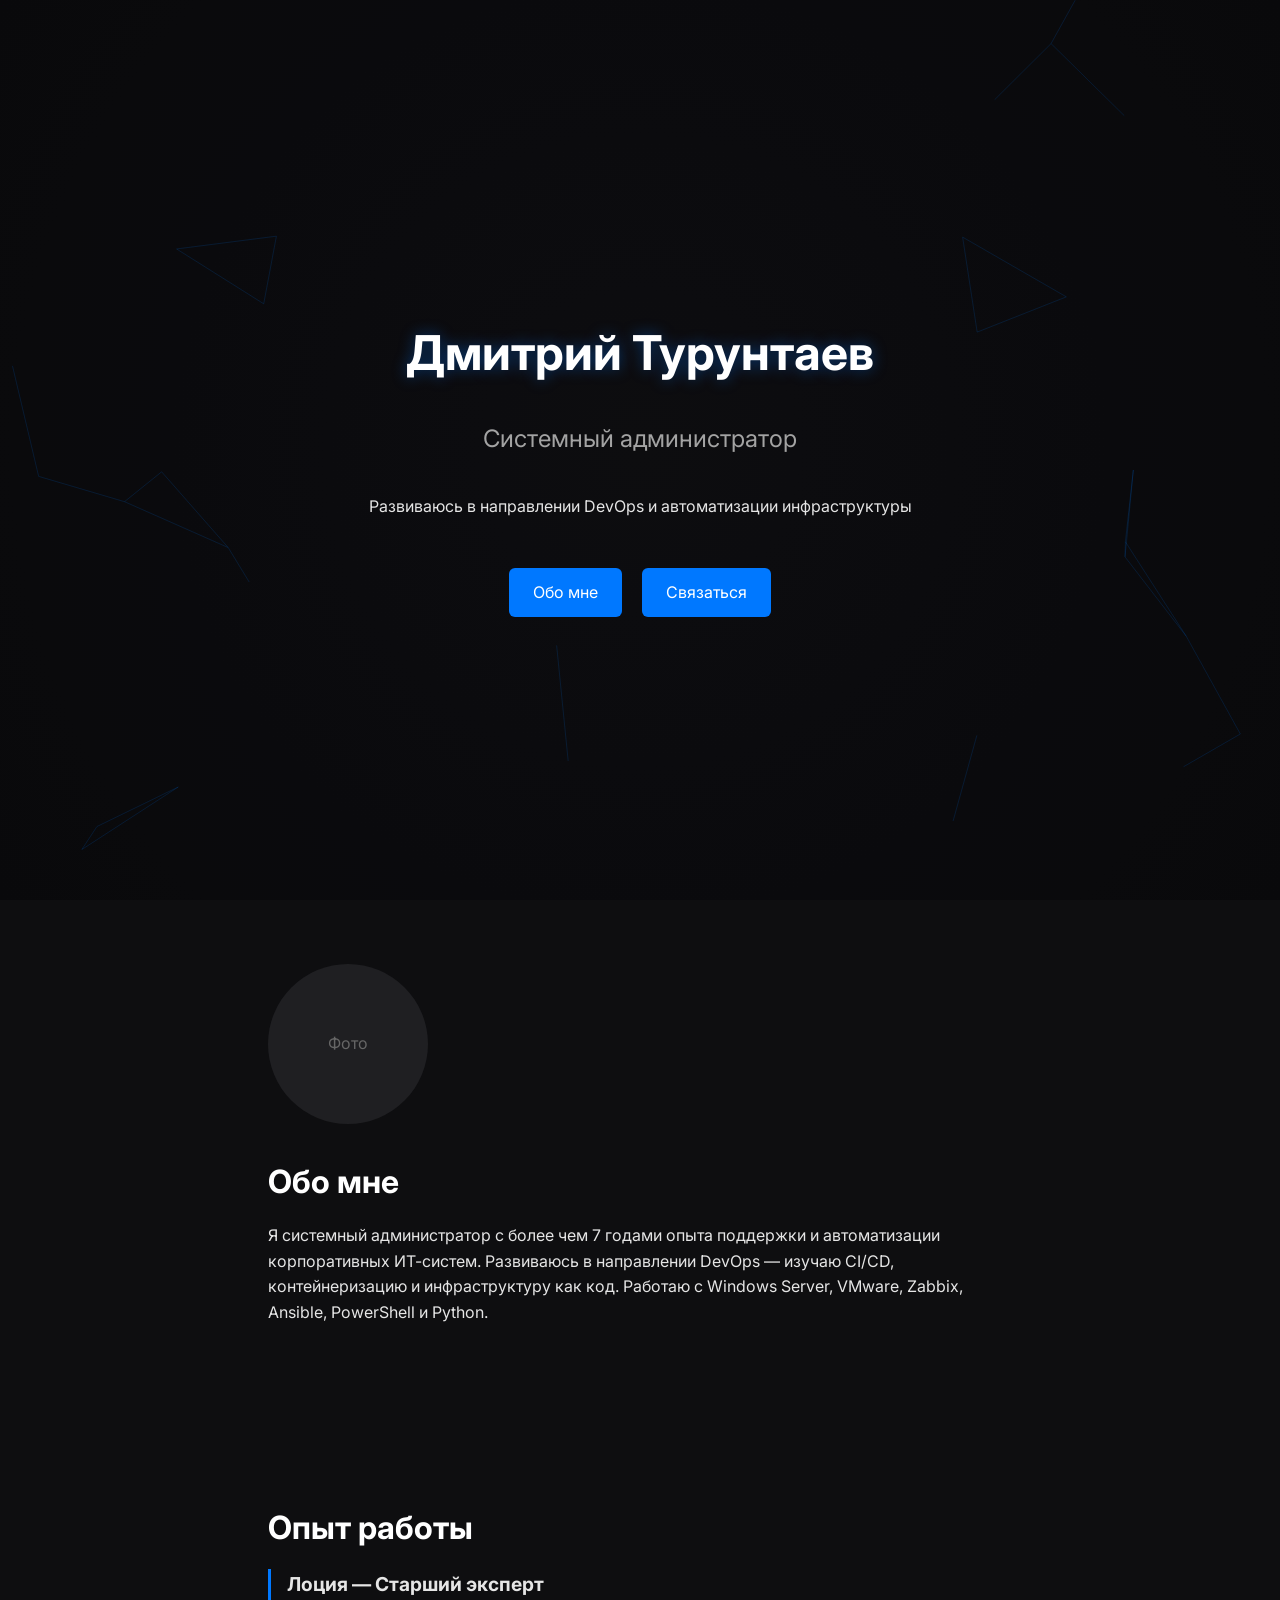
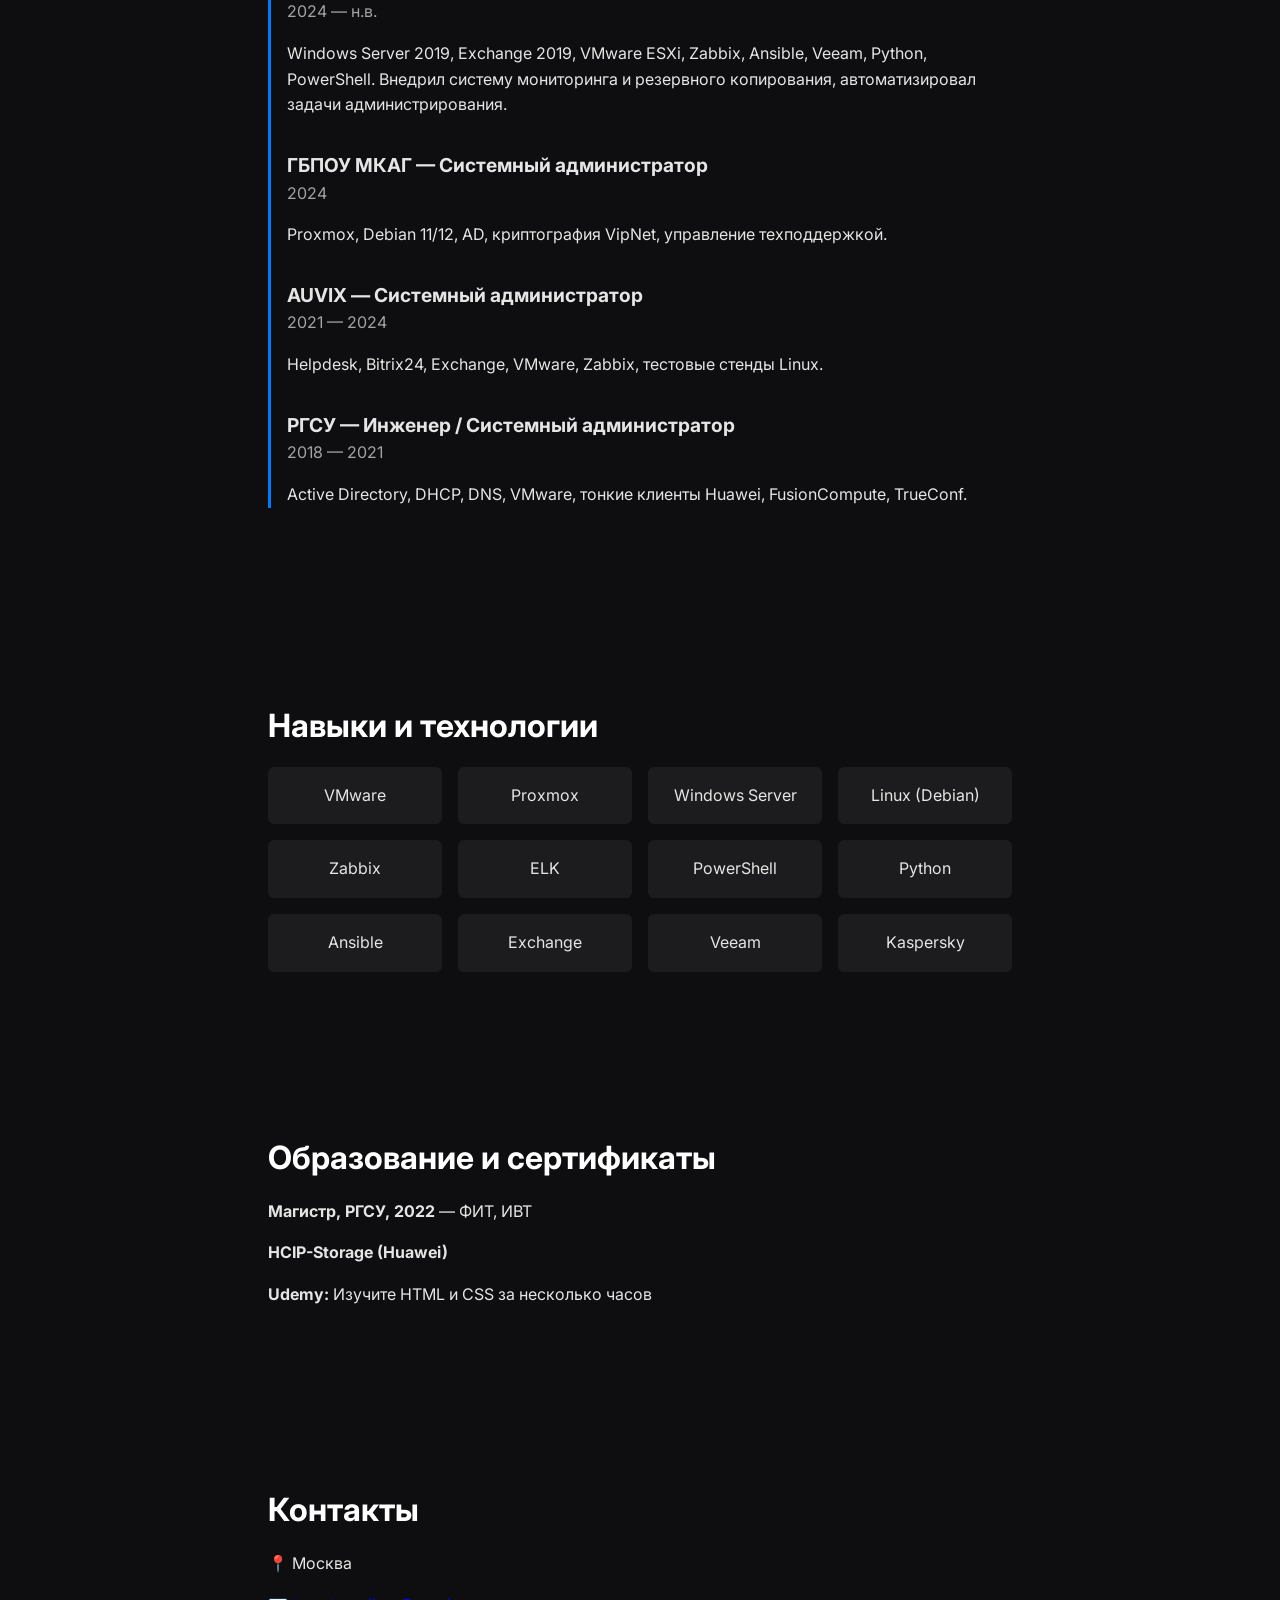
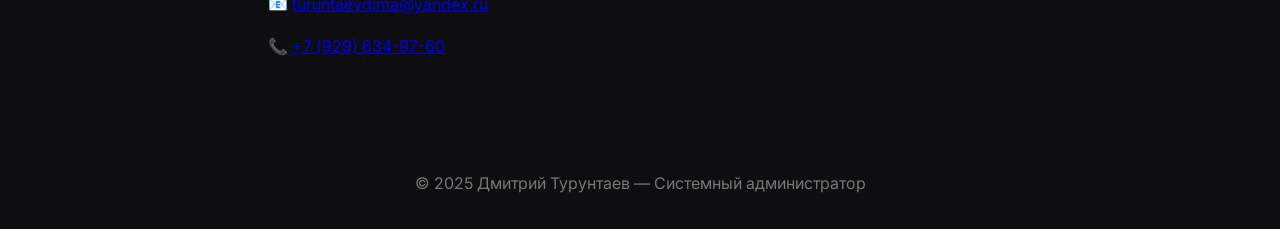
==== index.html @ 958bab67 "Create index.html" ====
<!DOCTYPE html>
<html lang="ru">
<head>
  <meta charset="UTF-8" />
  <meta name="viewport" content="width=device-width, initial-scale=1.0" />
  <title>Дмитрий Турунтаев — Системный администратор</title>
  <link href="https://fonts.googleapis.com/css2?family=Inter:wght@400;600;700&display=swap" rel="stylesheet" />
  <style>
    * { box-sizing: border-box; scroll-behavior: smooth; }
    body {
      margin: 0;
      font-family: 'Inter', sans-serif;
      background-color: #0e0e10;
      color: #e5e5e5;
      overflow-x: hidden;
      line-height: 1.6;
    }
    canvas#bgCanvas {
      position: fixed;
      top: 0; left: 0;
      width: 100%; height: 100%;
      z-index: -1;
      background: radial-gradient(circle at center, #0e0e10 0%, #09090b 100%);
    }
    header {
      display: flex; flex-direction: column;
      align-items: center; justify-content: center;
      height: 100vh; text-align: center; position: relative;
    }
    header h1 {
      font-size: 3rem; font-weight: 700; margin-bottom: 0.5rem;
      color: #fff; text-shadow: 0 0 15px rgba(0, 120, 255, 0.4);
      animation: fadeInDown 1.5s ease-out;
    }
    header h2 {
      font-size: 1.5rem; font-weight: 400; color: #a3a3a3;
      animation: fadeInDown 2s ease-out;
    }
    .buttons { margin-top: 2rem; animation: fadeIn 3s ease-out; }
    .btn {
      display: inline-block; padding: 0.75rem 1.5rem;
      margin: 0 0.5rem; border-radius: 6px;
      background-color: #0078ff; color: white; text-decoration: none;
      transition: background 0.3s, box-shadow 0.3s;
    }
    .btn:hover { background-color: #005fcc; box-shadow: 0 0 12px rgba(0,120,255,0.4); }
    section {
      padding: 4rem 10%; max-width: 1000px; margin: 0 auto;
      opacity: 0; transform: translateY(30px);
      transition: all 0.8s ease-out;
    }
    section.visible { opacity: 1; transform: translateY(0); }
    h3 { font-size: 2rem; margin-bottom: 1rem; color: #fff; }
    .experience { border-left: 3px solid #0078ff; padding-left: 1rem; }
    .job { margin-bottom: 2rem; }
    .job h4 { margin: 0; font-size: 1.2rem; }
    .job span { color: #a3a3a3; }
    .skills-grid {
      display: grid; grid-template-columns: repeat(auto-fit, minmax(150px, 1fr)); gap: 1rem;
    }
    .skill {
      background: #1c1c1e; padding: 1rem; border-radius: 6px; text-align: center;
      transition: transform 0.3s, box-shadow 0.3s;
    }
    .skill:hover { transform: translateY(-4px); box-shadow: 0 0 12px rgba(0,120,255,0.3); }
    .photo-placeholder {
      width: 160px; height: 160px; border-radius: 50%;
      background: #1f1f22; display: flex; align-items: center;
      justify-content: center; color: #666; margin-bottom: 1rem;
    }
    footer { text-align: center; padding: 2rem; color: #777; }
    @keyframes fadeInDown {
      from {opacity: 0; transform: translateY(-20px);} to {opacity: 1; transform: translateY(0);}
    }
    @keyframes fadeIn { from {opacity: 0;} to {opacity: 1;} }
  </style>
</head>
<body>
  <canvas id="bgCanvas"></canvas>
  <header>
    <h1>Дмитрий Турунтаев</h1>
    <h2>Системный администратор</h2>
    <p>Развиваюсь в направлении DevOps и автоматизации инфраструктуры</p>
    <div class="buttons">
      <a href="#about" class="btn">Обо мне</a>
      <a href="#contacts" class="btn">Связаться</a>
    </div>
  </header>

  <section id="about" class="about">
    <div class="photo-placeholder">Фото</div>
    <h3>Обо мне</h3>
    <p>Я системный администратор с более чем 7 годами опыта поддержки и автоматизации корпоративных ИТ-систем.
    Развиваюсь в направлении DevOps — изучаю CI/CD, контейнеризацию и инфраструктуру как код.
    Работаю с Windows Server, VMware, Zabbix, Ansible, PowerShell и Python.</p>
  </section>

  <section id="experience">
    <h3>Опыт работы</h3>
    <div class="experience">
      <div class="job">
        <h4>Лоция — Старший эксперт</h4>
        <span>2024 — н.в.</span>
        <p>Windows Server 2019, Exchange 2019, VMware ESXi, Zabbix, Ansible, Veeam, Python, PowerShell.
        Внедрил систему мониторинга и резервного копирования, автоматизировал задачи администрирования.</p>
      </div>
      <div class="job">
        <h4>ГБПОУ МКАГ — Системный администратор</h4>
        <span>2024</span>
        <p>Proxmox, Debian 11/12, AD, криптография VipNet, управление техподдержкой.</p>
      </div>
      <div class="job">
        <h4>AUVIX — Системный администратор</h4>
        <span>2021 — 2024</span>
        <p>Helpdesk, Bitrix24, Exchange, VMware, Zabbix, тестовые стенды Linux.</p>
      </div>
      <div class="job">
        <h4>РГСУ — Инженер / Системный администратор</h4>
        <span>2018 — 2021</span>
        <p>Active Directory, DHCP, DNS, VMware, тонкие клиенты Huawei, FusionCompute, TrueConf.</p>
      </div>
    </div>
  </section>

  <section id="skills">
    <h3>Навыки и технологии</h3>
    <div class="skills-grid">
      <div class="skill">VMware</div><div class="skill">Proxmox</div><div class="skill">Windows Server</div>
      <div class="skill">Linux (Debian)</div><div class="skill">Zabbix</div><div class="skill">ELK</div>
      <div class="skill">PowerShell</div><div class="skill">Python</div><div class="skill">Ansible</div>
      <div class="skill">Exchange</div><div class="skill">Veeam</div><div class="skill">Kaspersky</div>
    </div>
  </section>

  <section id="education">
    <h3>Образование и сертификаты</h3>
    <p><strong>Магистр, РГСУ, 2022</strong> — ФИТ, ИВТ</p>
    <p><strong>HCIP-Storage (Huawei)</strong></p>
    <p><strong>Udemy:</strong> Изучите HTML и CSS за несколько часов</p>
  </section>

  <section id="contacts" class="contacts">
    <h3>Контакты</h3>
    <p>📍 Москва</p>
    <p>📧 <a href="mailto:turuntaevdima@yandex.ru">turuntaevdima@yandex.ru</a></p>
    <p>📞 <a href="tel:+79296349760">+7 (929) 634-97-60</a></p>
  </section>

  <footer>© 2025 Дмитрий Турунтаев — Системный администратор</footer>

  <script>
    const sections = document.querySelectorAll("section");
    const observer = new IntersectionObserver(entries => {
      entries.forEach(entry => {
        if (entry.isIntersecting) entry.target.classList.add("visible");
      });
    }, {threshold: 0.1});
    sections.forEach(s => observer.observe(s));

    const canvas = document.getElementById('bgCanvas');
    const ctx = canvas.getContext('2d');
    let w, h;
    function resize() {
      w = canvas.width = window.innerWidth;
      h = canvas.height = window.innerHeight;
    }
    window.addEventListener('resize', resize);
    resize();
    const lines = Array.from({length: 35}, () => ({
      x: Math.random() * w, y: Math.random() * h,
      dx: (Math.random() - 0.5) * 0.4, dy: (Math.random() - 0.5) * 0.4
    }));
    function animate() {
      ctx.fillStyle = 'rgba(14,14,16,0.2)';
      ctx.fillRect(0,0,w,h);
      ctx.strokeStyle = 'rgba(0,120,255,0.15)';
      lines.forEach(l => {
        l.x += l.dx; l.y += l.dy;
        if(l.x<0||l.x>w) l.dx*=-1;
        if(l.y<0||l.y>h) l.dy*=-1;
      });
      for(let i=0;i<lines.length;i++){
        for(let j=i+1;j<lines.length;j++){
          const a=lines[i],b=lines[j];
          const d=Math.hypot(a.x-b.x,a.y-b.y);
          if(d<120){ctx.beginPath();ctx.moveTo(a.x,a.y);ctx.lineTo(b.x,b.y);ctx.stroke();}
        }
      }
      requestAnimationFrame(animate);
    }
    animate();
  </script>
</body>
</html>
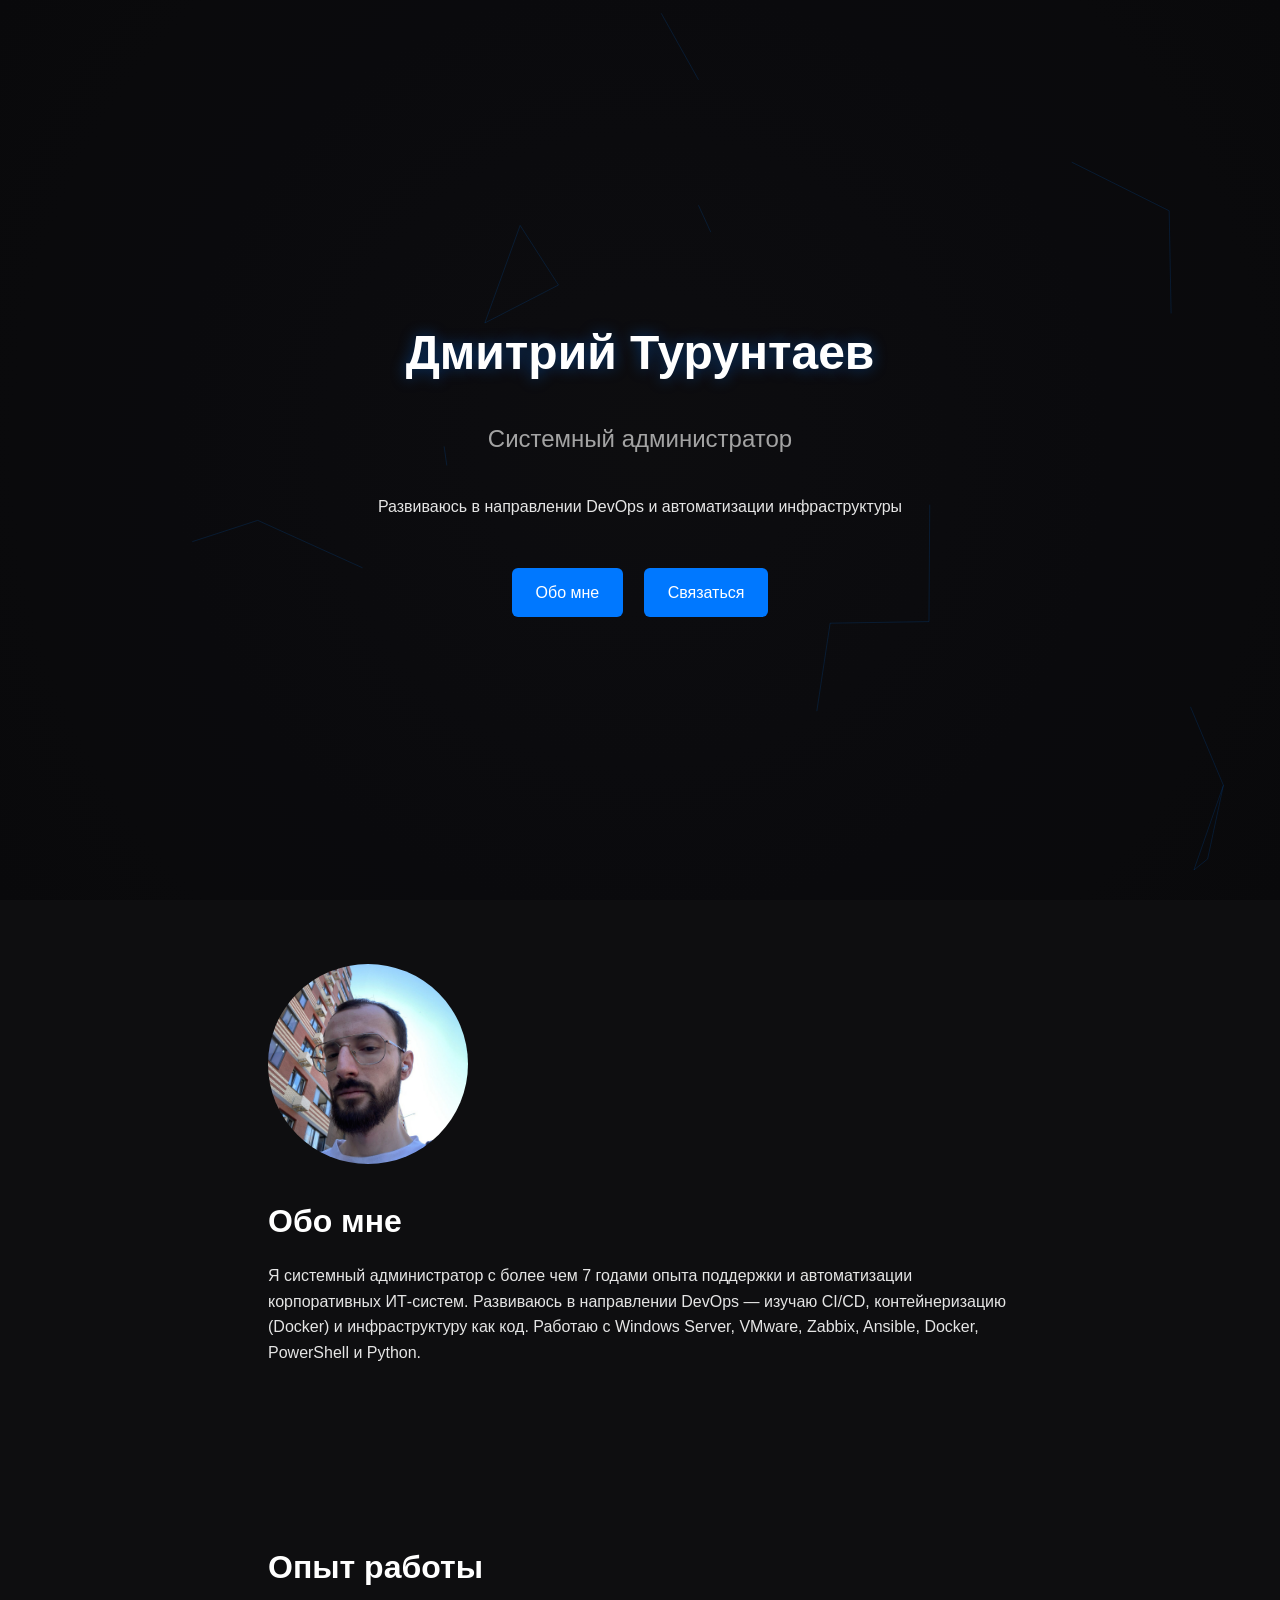
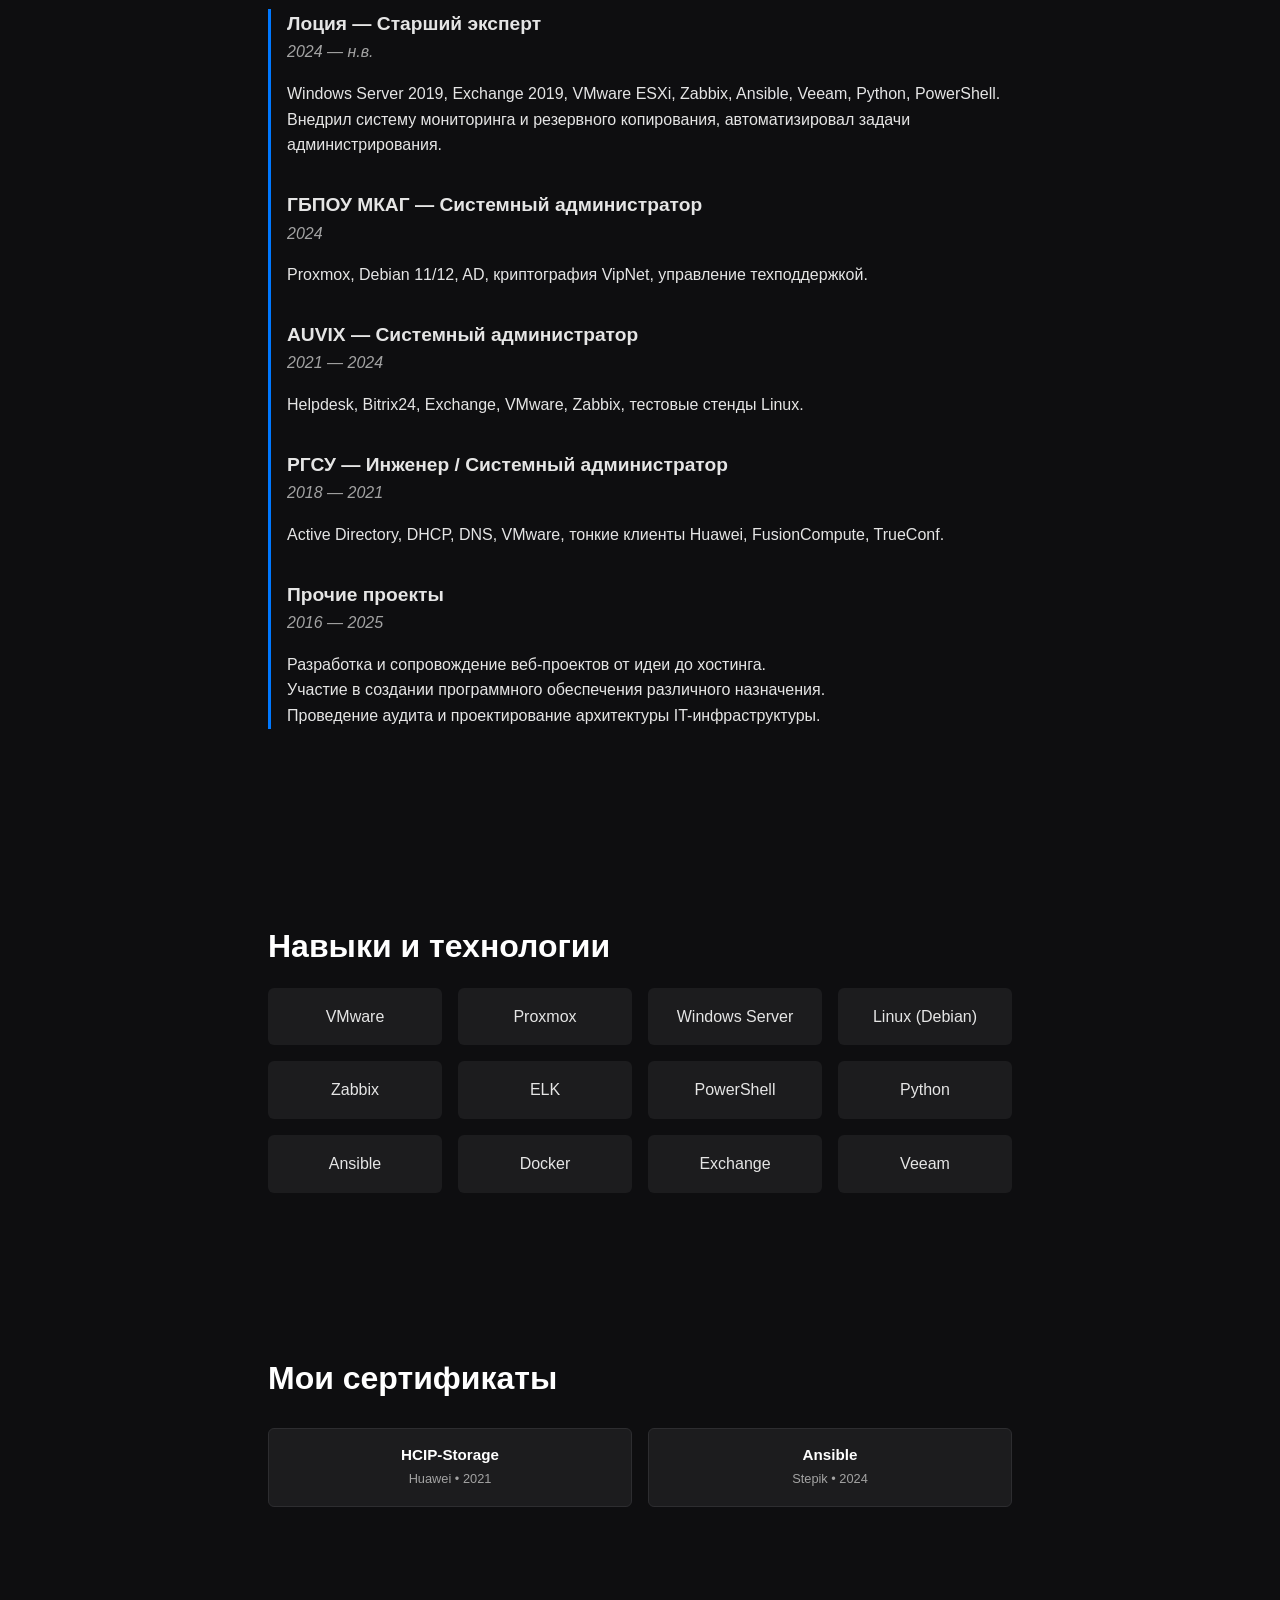
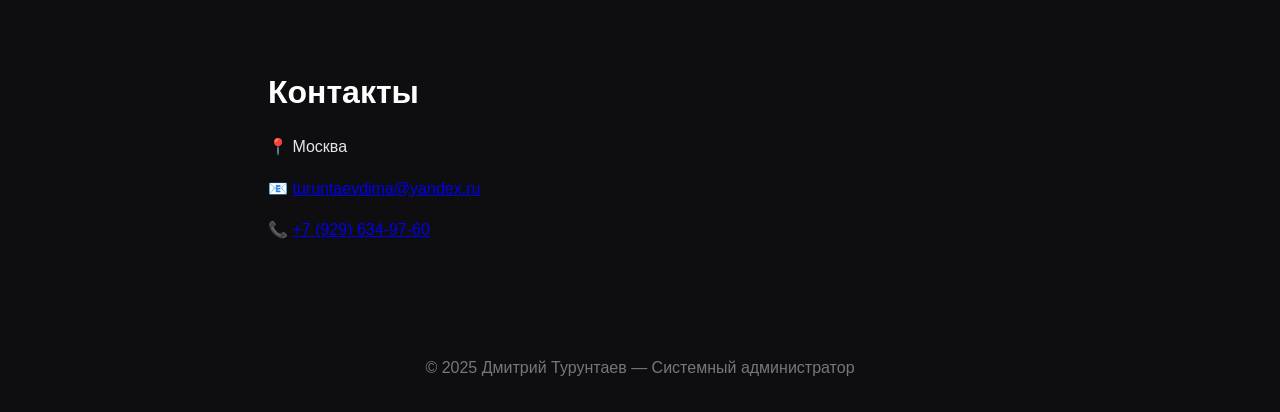
==== commit 8c2c574b: "Add files via upload" ====
--- a/index.html
+++ b/index.html
@@ -4,79 +4,11 @@
   <meta charset="UTF-8" />
   <meta name="viewport" content="width=device-width, initial-scale=1.0" />
   <title>Дмитрий Турунтаев — Системный администратор</title>
-  <link href="https://fonts.googleapis.com/css2?family=Inter:wght@400;600;700&display=swap" rel="stylesheet" />
-  <style>
-    * { box-sizing: border-box; scroll-behavior: smooth; }
-    body {
-      margin: 0;
-      font-family: 'Inter', sans-serif;
-      background-color: #0e0e10;
-      color: #e5e5e5;
-      overflow-x: hidden;
-      line-height: 1.6;
-    }
-    canvas#bgCanvas {
-      position: fixed;
-      top: 0; left: 0;
-      width: 100%; height: 100%;
-      z-index: -1;
-      background: radial-gradient(circle at center, #0e0e10 0%, #09090b 100%);
-    }
-    header {
-      display: flex; flex-direction: column;
-      align-items: center; justify-content: center;
-      height: 100vh; text-align: center; position: relative;
-    }
-    header h1 {
-      font-size: 3rem; font-weight: 700; margin-bottom: 0.5rem;
-      color: #fff; text-shadow: 0 0 15px rgba(0, 120, 255, 0.4);
-      animation: fadeInDown 1.5s ease-out;
-    }
-    header h2 {
-      font-size: 1.5rem; font-weight: 400; color: #a3a3a3;
-      animation: fadeInDown 2s ease-out;
-    }
-    .buttons { margin-top: 2rem; animation: fadeIn 3s ease-out; }
-    .btn {
-      display: inline-block; padding: 0.75rem 1.5rem;
-      margin: 0 0.5rem; border-radius: 6px;
-      background-color: #0078ff; color: white; text-decoration: none;
-      transition: background 0.3s, box-shadow 0.3s;
-    }
-    .btn:hover { background-color: #005fcc; box-shadow: 0 0 12px rgba(0,120,255,0.4); }
-    section {
-      padding: 4rem 10%; max-width: 1000px; margin: 0 auto;
-      opacity: 0; transform: translateY(30px);
-      transition: all 0.8s ease-out;
-    }
-    section.visible { opacity: 1; transform: translateY(0); }
-    h3 { font-size: 2rem; margin-bottom: 1rem; color: #fff; }
-    .experience { border-left: 3px solid #0078ff; padding-left: 1rem; }
-    .job { margin-bottom: 2rem; }
-    .job h4 { margin: 0; font-size: 1.2rem; }
-    .job span { color: #a3a3a3; }
-    .skills-grid {
-      display: grid; grid-template-columns: repeat(auto-fit, minmax(150px, 1fr)); gap: 1rem;
-    }
-    .skill {
-      background: #1c1c1e; padding: 1rem; border-radius: 6px; text-align: center;
-      transition: transform 0.3s, box-shadow 0.3s;
-    }
-    .skill:hover { transform: translateY(-4px); box-shadow: 0 0 12px rgba(0,120,255,0.3); }
-    .photo-placeholder {
-      width: 160px; height: 160px; border-radius: 50%;
-      background: #1f1f22; display: flex; align-items: center;
-      justify-content: center; color: #666; margin-bottom: 1rem;
-    }
-    footer { text-align: center; padding: 2rem; color: #777; }
-    @keyframes fadeInDown {
-      from {opacity: 0; transform: translateY(-20px);} to {opacity: 1; transform: translateY(0);}
-    }
-    @keyframes fadeIn { from {opacity: 0;} to {opacity: 1;} }
-  </style>
+  <link rel="stylesheet" href="css/style.css">
 </head>
 <body>
   <canvas id="bgCanvas"></canvas>
+  
   <header>
     <h1>Дмитрий Турунтаев</h1>
     <h2>Системный администратор</h2>
@@ -88,11 +20,13 @@
   </header>
 
   <section id="about" class="about">
-    <div class="photo-placeholder">Фото</div>
+    <div class="photo-placeholder">
+      <img src="images/photo.jpg" alt="Дмитрий Турунтаев" onerror="this.style.display='none'">
+    </div>
     <h3>Обо мне</h3>
     <p>Я системный администратор с более чем 7 годами опыта поддержки и автоматизации корпоративных ИТ-систем.
-    Развиваюсь в направлении DevOps — изучаю CI/CD, контейнеризацию и инфраструктуру как код.
-    Работаю с Windows Server, VMware, Zabbix, Ansible, PowerShell и Python.</p>
+    Развиваюсь в направлении DevOps — изучаю CI/CD, контейнеризацию (Docker) и инфраструктуру как код.
+    Работаю с Windows Server, VMware, Zabbix, Ansible, Docker, PowerShell и Python.</p>
   </section>
 
   <section id="experience">
@@ -119,24 +53,47 @@
         <span>2018 — 2021</span>
         <p>Active Directory, DHCP, DNS, VMware, тонкие клиенты Huawei, FusionCompute, TrueConf.</p>
       </div>
+      <div class="job">
+        <h4>Прочие проекты</h4>
+        <span>2016 — 2025</span>
+        <p>Разработка и сопровождение веб-проектов от идеи до хостинга.<br>
+          Участие в создании программного обеспечения различного назначения.<br>
+          Проведение аудита и проектирование архитектуры IT-инфраструктуры.</p>
+      </div>
+      
     </div>
   </section>
 
   <section id="skills">
     <h3>Навыки и технологии</h3>
     <div class="skills-grid">
-      <div class="skill">VMware</div><div class="skill">Proxmox</div><div class="skill">Windows Server</div>
-      <div class="skill">Linux (Debian)</div><div class="skill">Zabbix</div><div class="skill">ELK</div>
-      <div class="skill">PowerShell</div><div class="skill">Python</div><div class="skill">Ansible</div>
-      <div class="skill">Exchange</div><div class="skill">Veeam</div><div class="skill">Kaspersky</div>
+      <div class="skill">VMware</div>
+      <div class="skill">Proxmox</div>
+      <div class="skill">Windows Server</div>
+      <div class="skill">Linux (Debian)</div>
+      <div class="skill">Zabbix</div>
+      <div class="skill">ELK</div>
+      <div class="skill">PowerShell</div>
+      <div class="skill">Python</div>
+      <div class="skill">Ansible</div>
+      <div class="skill">Docker</div>
+      <div class="skill">Exchange</div>
+      <div class="skill">Veeam</div>
     </div>
   </section>
 
-  <section id="education">
-    <h3>Образование и сертификаты</h3>
-    <p><strong>Магистр, РГСУ, 2022</strong> — ФИТ, ИВТ</p>
-    <p><strong>HCIP-Storage (Huawei)</strong></p>
-    <p><strong>Udemy:</strong> Изучите HTML и CSS за несколько часов</p>
+  <section id="certificates">
+    <h3>Мои сертификаты</h3>
+    <div class="certificates-grid">
+      <div class="certificate" onclick="openPdf('images/pdf/huawei.pdf')">
+        <p>HCIP-Storage</p>
+        <span>Huawei • 2021</span>
+      </div>
+      <div class="certificate" onclick="openPdf('images/pdf/ansible.pdf')">
+        <p>Ansible</p>
+        <span>Stepik • 2024</span>
+      </div>
+    </div>
   </section>
 
   <section id="contacts" class="contacts">
@@ -148,47 +105,8 @@
 
   <footer>© 2025 Дмитрий Турунтаев — Системный администратор</footer>
 
-  <script>
-    const sections = document.querySelectorAll("section");
-    const observer = new IntersectionObserver(entries => {
-      entries.forEach(entry => {
-        if (entry.isIntersecting) entry.target.classList.add("visible");
-      });
-    }, {threshold: 0.1});
-    sections.forEach(s => observer.observe(s));
-
-    const canvas = document.getElementById('bgCanvas');
-    const ctx = canvas.getContext('2d');
-    let w, h;
-    function resize() {
-      w = canvas.width = window.innerWidth;
-      h = canvas.height = window.innerHeight;
-    }
-    window.addEventListener('resize', resize);
-    resize();
-    const lines = Array.from({length: 35}, () => ({
-      x: Math.random() * w, y: Math.random() * h,
-      dx: (Math.random() - 0.5) * 0.4, dy: (Math.random() - 0.5) * 0.4
-    }));
-    function animate() {
-      ctx.fillStyle = 'rgba(14,14,16,0.2)';
-      ctx.fillRect(0,0,w,h);
-      ctx.strokeStyle = 'rgba(0,120,255,0.15)';
-      lines.forEach(l => {
-        l.x += l.dx; l.y += l.dy;
-        if(l.x<0||l.x>w) l.dx*=-1;
-        if(l.y<0||l.y>h) l.dy*=-1;
-      });
-      for(let i=0;i<lines.length;i++){
-        for(let j=i+1;j<lines.length;j++){
-          const a=lines[i],b=lines[j];
-          const d=Math.hypot(a.x-b.x,a.y-b.y);
-          if(d<120){ctx.beginPath();ctx.moveTo(a.x,a.y);ctx.lineTo(b.x,b.y);ctx.stroke();}
-        }
-      }
-      requestAnimationFrame(animate);
-    }
-    animate();
-  </script>
+  <script src="js/main.js"></script>
+  <script src="js/animations.js"></script>
+  <script src="js/modal.js"></script>
 </body>
-</html>
+</html>
--- a/css/style.css
+++ b/css/style.css
@@ -0,0 +1,288 @@
+* { 
+  box-sizing: border-box; 
+  scroll-behavior: smooth; 
+}
+
+body {
+  margin: 0;
+  font-family: 'Inter', sans-serif;
+  background-color: #0e0e10;
+  color: #e5e5e5;
+  overflow-x: hidden;
+  line-height: 1.6;
+}
+
+canvas#bgCanvas {
+  position: fixed;
+  top: 0; 
+  left: 0;
+  width: 100%; 
+  height: 100%;
+  z-index: -1;
+  background: radial-gradient(circle at center, #0e0e10 0%, #09090b 100%);
+}
+
+header {
+  display: flex; 
+  flex-direction: column;
+  align-items: center; 
+  justify-content: center;
+  height: 100vh; 
+  text-align: center; 
+  position: relative;
+}
+
+header h1 {
+  font-size: 3rem; 
+  font-weight: 700; 
+  margin-bottom: 0.5rem;
+  color: #fff; 
+  text-shadow: 0 0 15px rgba(0, 120, 255, 0.4);
+  animation: fadeInDown 1.5s ease-out;
+}
+
+header h2 {
+  font-size: 1.5rem; 
+  font-weight: 400; 
+  color: #a3a3a3;
+  animation: fadeInDown 2s ease-out;
+}
+
+.buttons { 
+  margin-top: 2rem; 
+  animation: fadeIn 3s ease-out; 
+}
+
+.btn {
+  display: inline-block; 
+  padding: 0.75rem 1.5rem;
+  margin: 0 0.5rem; 
+  border-radius: 6px;
+  background-color: #0078ff; 
+  color: white; 
+  text-decoration: none;
+  transition: background 0.3s, box-shadow 0.3s;
+  border: none;
+  cursor: pointer;
+}
+
+.btn:hover { 
+  background-color: #005fcc; 
+  box-shadow: 0 0 12px rgba(0,120,255,0.4); 
+}
+
+.btn-download {
+  display: inline-block;
+  padding: 0.5rem 1rem;
+  margin-top: 0.5rem;
+  border-radius: 4px;
+  background-color: #2d2d30;
+  color: #e5e5e5;
+  text-decoration: none;
+  font-size: 0.9rem;
+  transition: background 0.3s;
+}
+
+.btn-download:hover {
+  background-color: #0078ff;
+}
+
+section {
+  padding: 4rem 10%; 
+  max-width: 1000px; 
+  margin: 0 auto;
+  opacity: 0; 
+  transform: translateY(30px);
+  transition: all 0.8s ease-out;
+}
+
+section.visible { 
+  opacity: 1; 
+  transform: translateY(0); 
+}
+
+h3 { 
+  font-size: 2rem; 
+  margin-bottom: 1rem; 
+  color: #fff; 
+}
+
+.experience { 
+  border-left: 3px solid #0078ff; 
+  padding-left: 1rem; 
+}
+
+.job { 
+  margin-bottom: 2rem; 
+}
+
+.job h4 { 
+  margin: 0; 
+  font-size: 1.2rem; 
+}
+
+.job span { 
+  color: #a3a3a3; 
+  font-style: italic;
+}
+
+.skills-grid {
+  display: grid; 
+  grid-template-columns: repeat(auto-fit, minmax(150px, 1fr)); 
+  gap: 1rem;
+}
+
+.skill {
+  background: #1c1c1e; 
+  padding: 1rem; 
+  border-radius: 6px; 
+  text-align: center;
+  transition: transform 0.3s, box-shadow 0.3s;
+}
+
+.skill:hover { 
+  transform: translateY(-4px); 
+  box-shadow: 0 0 12px rgba(0,120,255,0.3); 
+}
+
+.photo-placeholder {
+  width: 200px; 
+  height: 200px; 
+  border-radius: 50%;
+  background: #1f1f22; 
+  display: flex; 
+  align-items: center;
+  justify-content: center; 
+  color: #666; 
+  margin-bottom: 1rem;
+  overflow: hidden;
+}
+
+.photo-placeholder img {
+  width: 100%;
+  height: 100%;
+  object-fit: cover;
+}
+
+.certificates-grid {
+  display: grid;
+  grid-template-columns: repeat(auto-fit, minmax(180px, 1fr));
+  gap: 1rem;
+  margin-top: 1.5rem;
+}
+
+.certificate {
+  background: #1c1c1e;
+  padding: 1rem;
+  border-radius: 6px;
+  text-align: center;
+  transition: transform 0.3s, box-shadow 0.3s;
+  cursor: pointer;
+  border: 1px solid #2d2d30;
+}
+
+.certificate:hover {
+  transform: translateY(-4px);
+  box-shadow: 0 0 12px rgba(0,120,255,0.3);
+}
+
+.certificate img {
+  width: 60px;
+  height: 60px;
+  object-fit: contain;
+  border-radius: 4px;
+  margin-bottom: 0.8rem;
+  border: 1px solid #2d2d30;
+}
+
+.certificate p {
+  margin: 0;
+  font-weight: 600;
+  color: #fff;
+  font-size: 0.95rem;
+  line-height: 1.3;
+}
+
+.certificate span {
+  color: #a3a3a3;
+  font-size: 0.8rem;
+  display: block;
+  margin-top: 0.3rem;
+}
+
+.btn-download {
+  display: inline-block;
+  padding: 0.3rem 0.7rem;
+  margin-top: 0.2rem;
+  border-radius: 3px;
+  background-color: #2d2d30;
+  color: #e5e5e5;
+  text-decoration: none;
+  font-size: 0.75rem;
+  transition: background 0.3s;
+}
+
+.btn-download {
+  display: inline-block;
+  padding: 0.4rem 0.8rem;
+  margin-top: 0.3rem;
+  border-radius: 4px;
+  background-color: #2d2d30;
+  color: #e5e5e5;
+  text-decoration: none;
+  font-size: 0.8rem;
+  transition: background 0.3s;
+}
+
+.btn-download:hover {
+  background-color: #0078ff;
+}
+
+footer { 
+  text-align: center; 
+  padding: 2rem; 
+  color: #777; 
+}
+
+@keyframes fadeInDown {
+  from {
+    opacity: 0; 
+    transform: translateY(-20px);
+  } 
+  to {
+    opacity: 1; 
+    transform: translateY(0);
+  }
+}
+
+@keyframes fadeIn { 
+  from {
+    opacity: 0;
+  } 
+  to {
+    opacity: 1;
+  } 
+}
+
+/* Адаптивность */
+@media (max-width: 768px) {
+  header h1 {
+    font-size: 2rem;
+  }
+  
+  header h2 {
+    font-size: 1.2rem;
+  }
+  
+  section {
+    padding: 3rem 5%;
+  }
+  
+  .certificates-grid {
+    grid-template-columns: 1fr;
+  }
+  
+  .skills-grid {
+    grid-template-columns: repeat(auto-fit, minmax(120px, 1fr));
+  }
+}
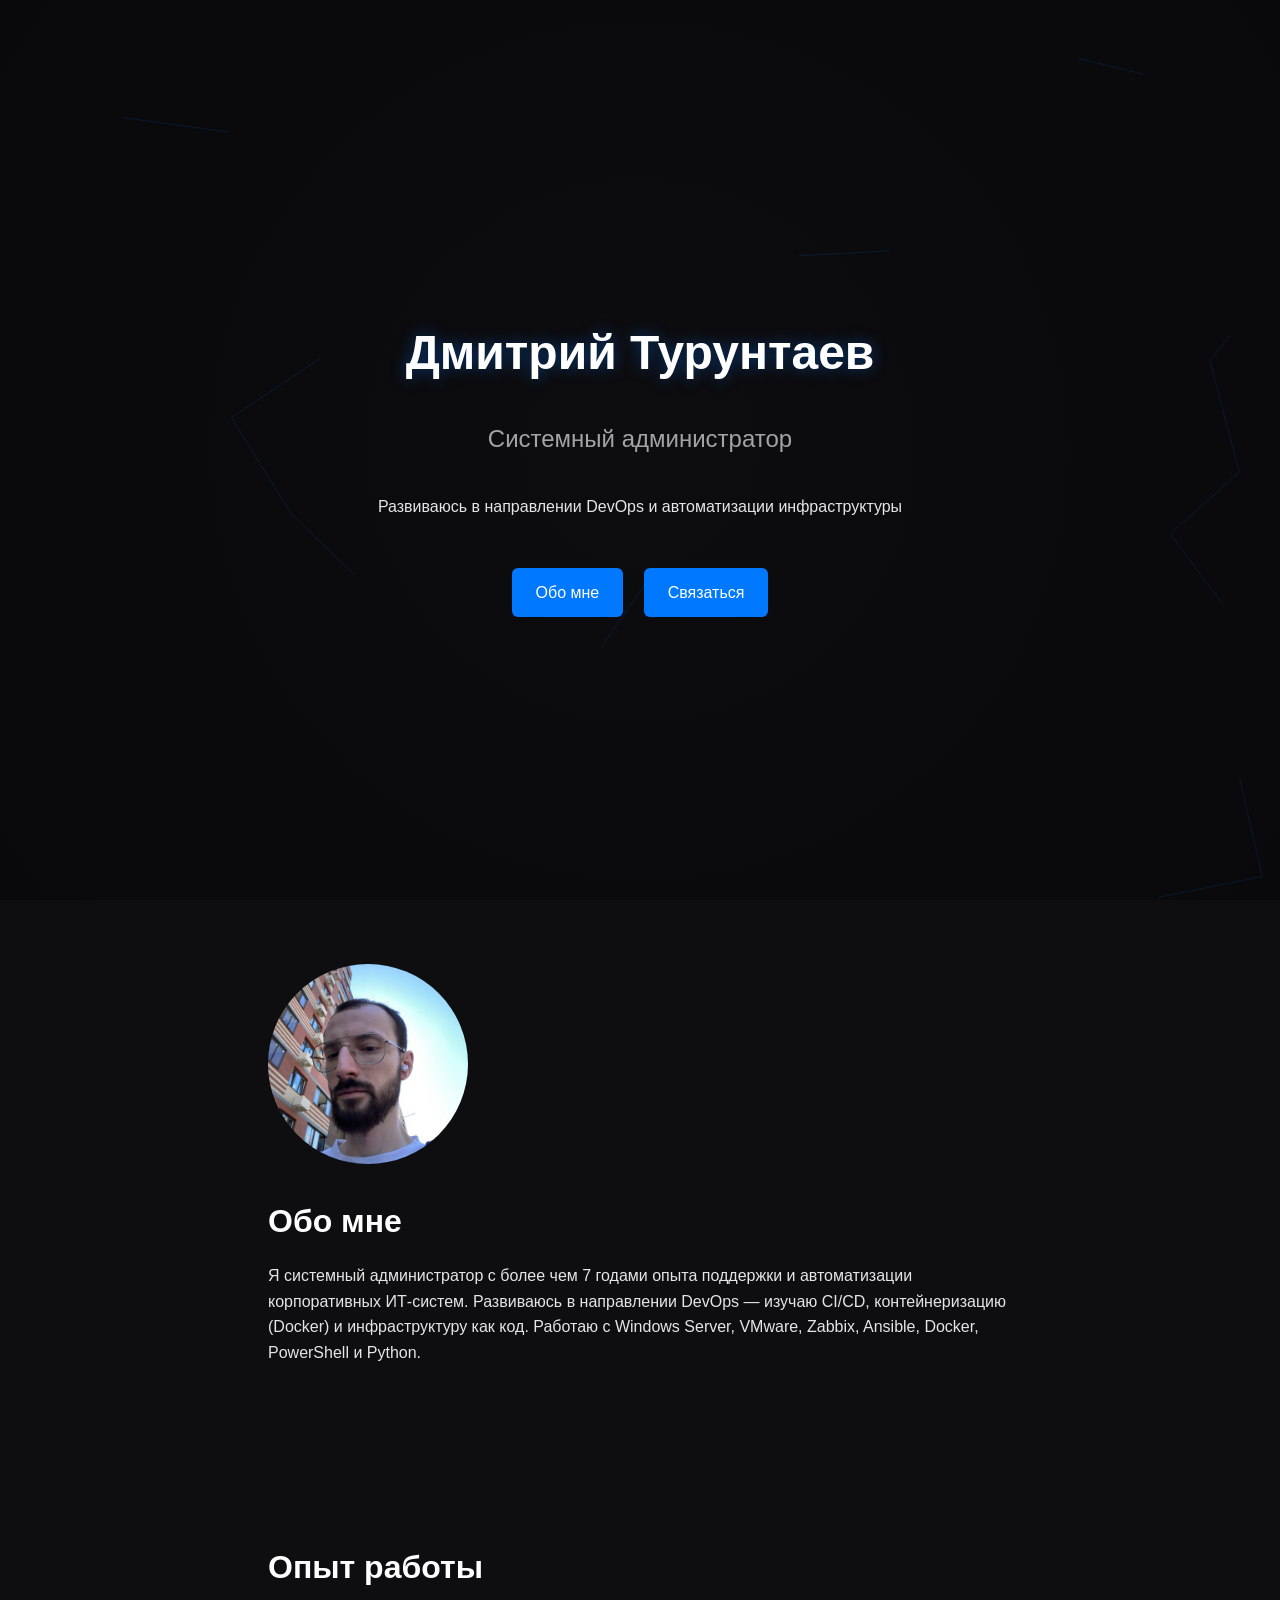
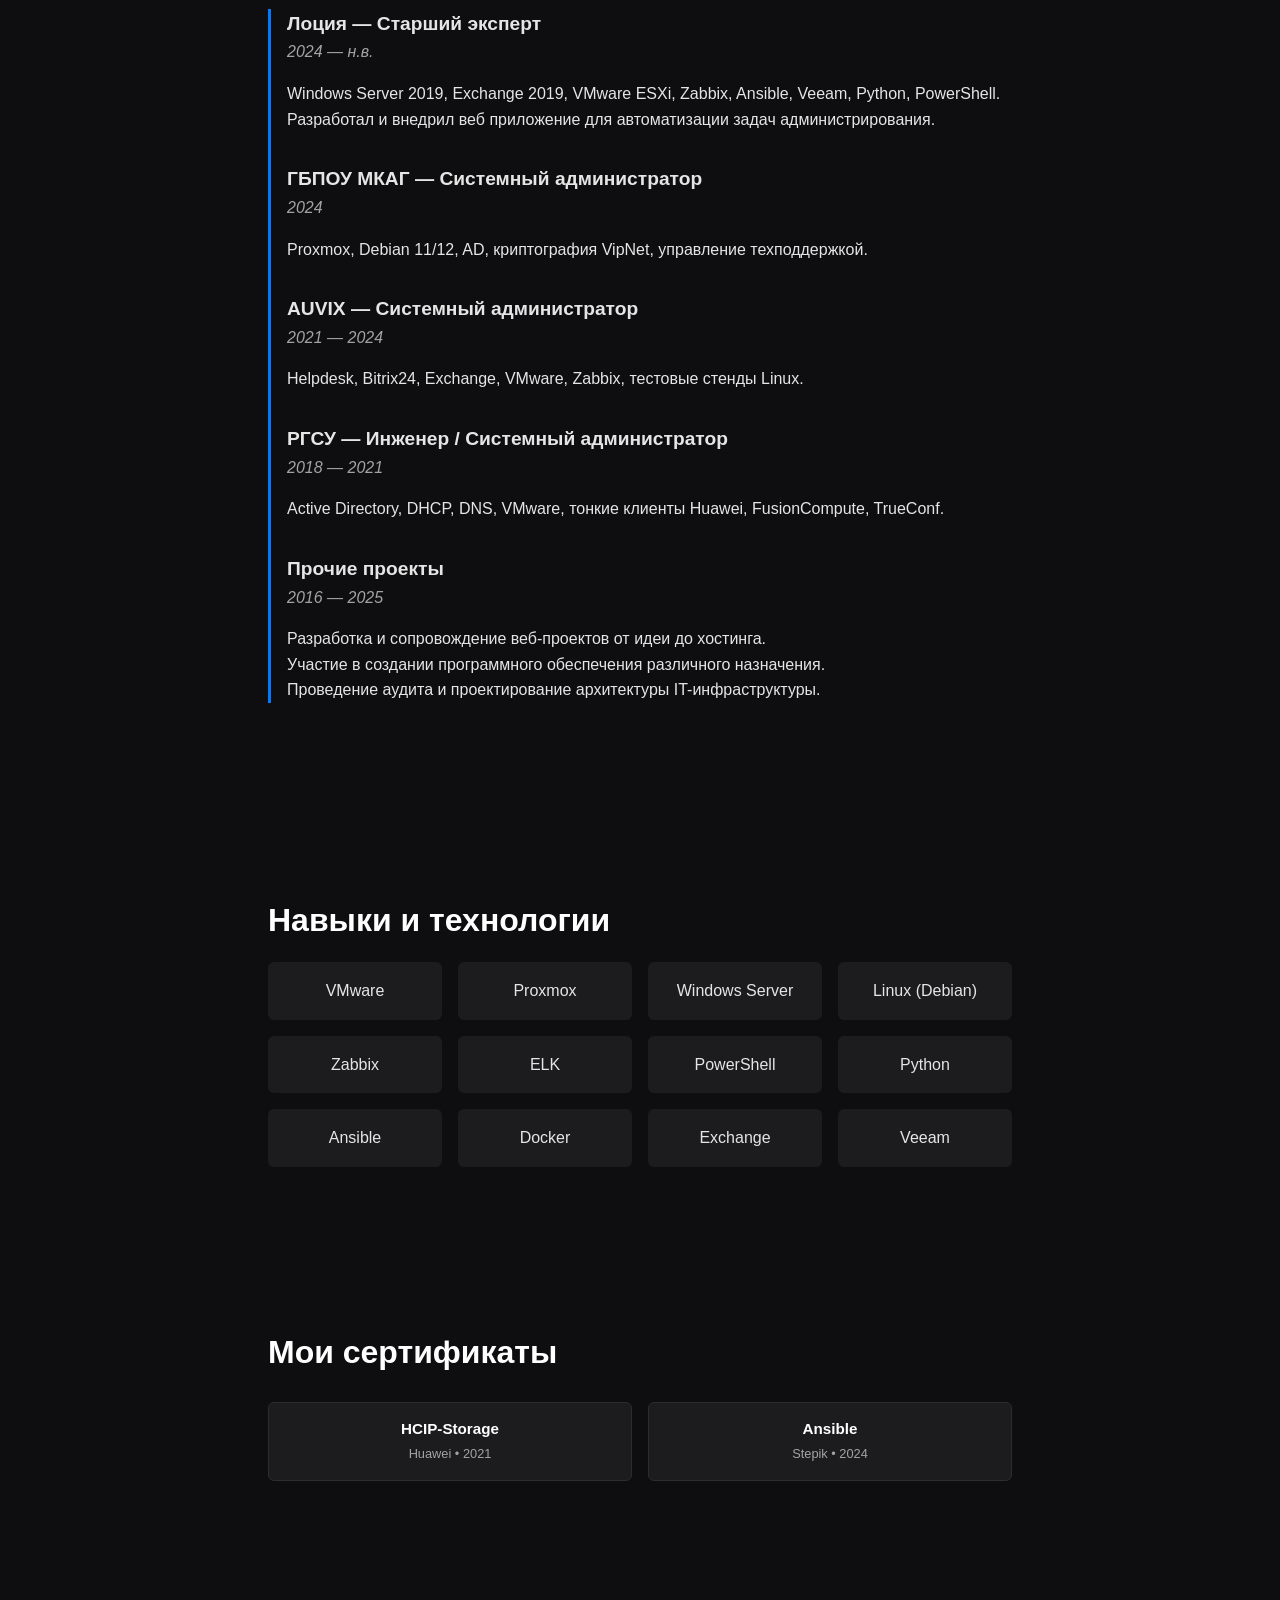
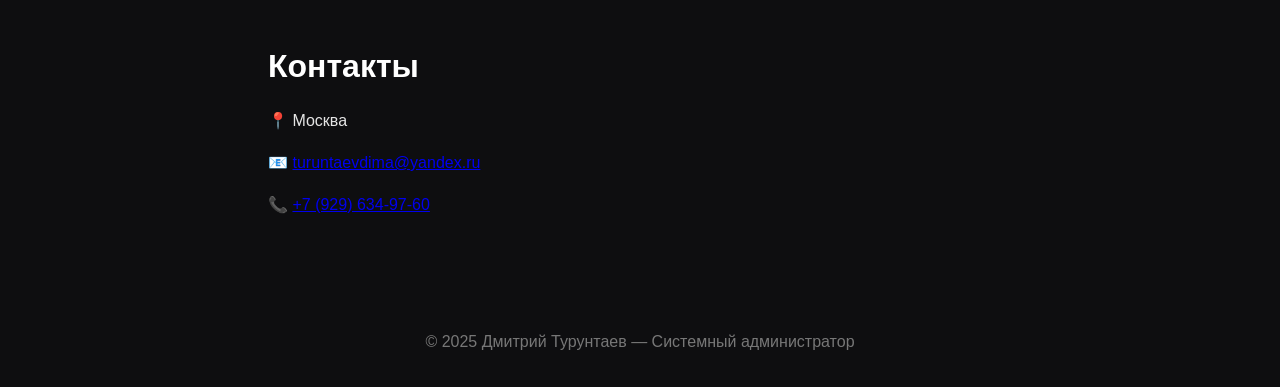
==== commit ca7897b3: "Update index.html" ====
--- a/index.html
+++ b/index.html
@@ -36,7 +36,7 @@
         <h4>Лоция — Старший эксперт</h4>
         <span>2024 — н.в.</span>
         <p>Windows Server 2019, Exchange 2019, VMware ESXi, Zabbix, Ansible, Veeam, Python, PowerShell.
-        Внедрил систему мониторинга и резервного копирования, автоматизировал задачи администрирования.</p>
+        Разработал и внедрил веб приложение для автоматизации задач администрирования.</p>
       </div>
       <div class="job">
         <h4>ГБПОУ МКАГ — Системный администратор</h4>
@@ -109,4 +109,4 @@
   <script src="js/animations.js"></script>
   <script src="js/modal.js"></script>
 </body>
-</html>+</html>
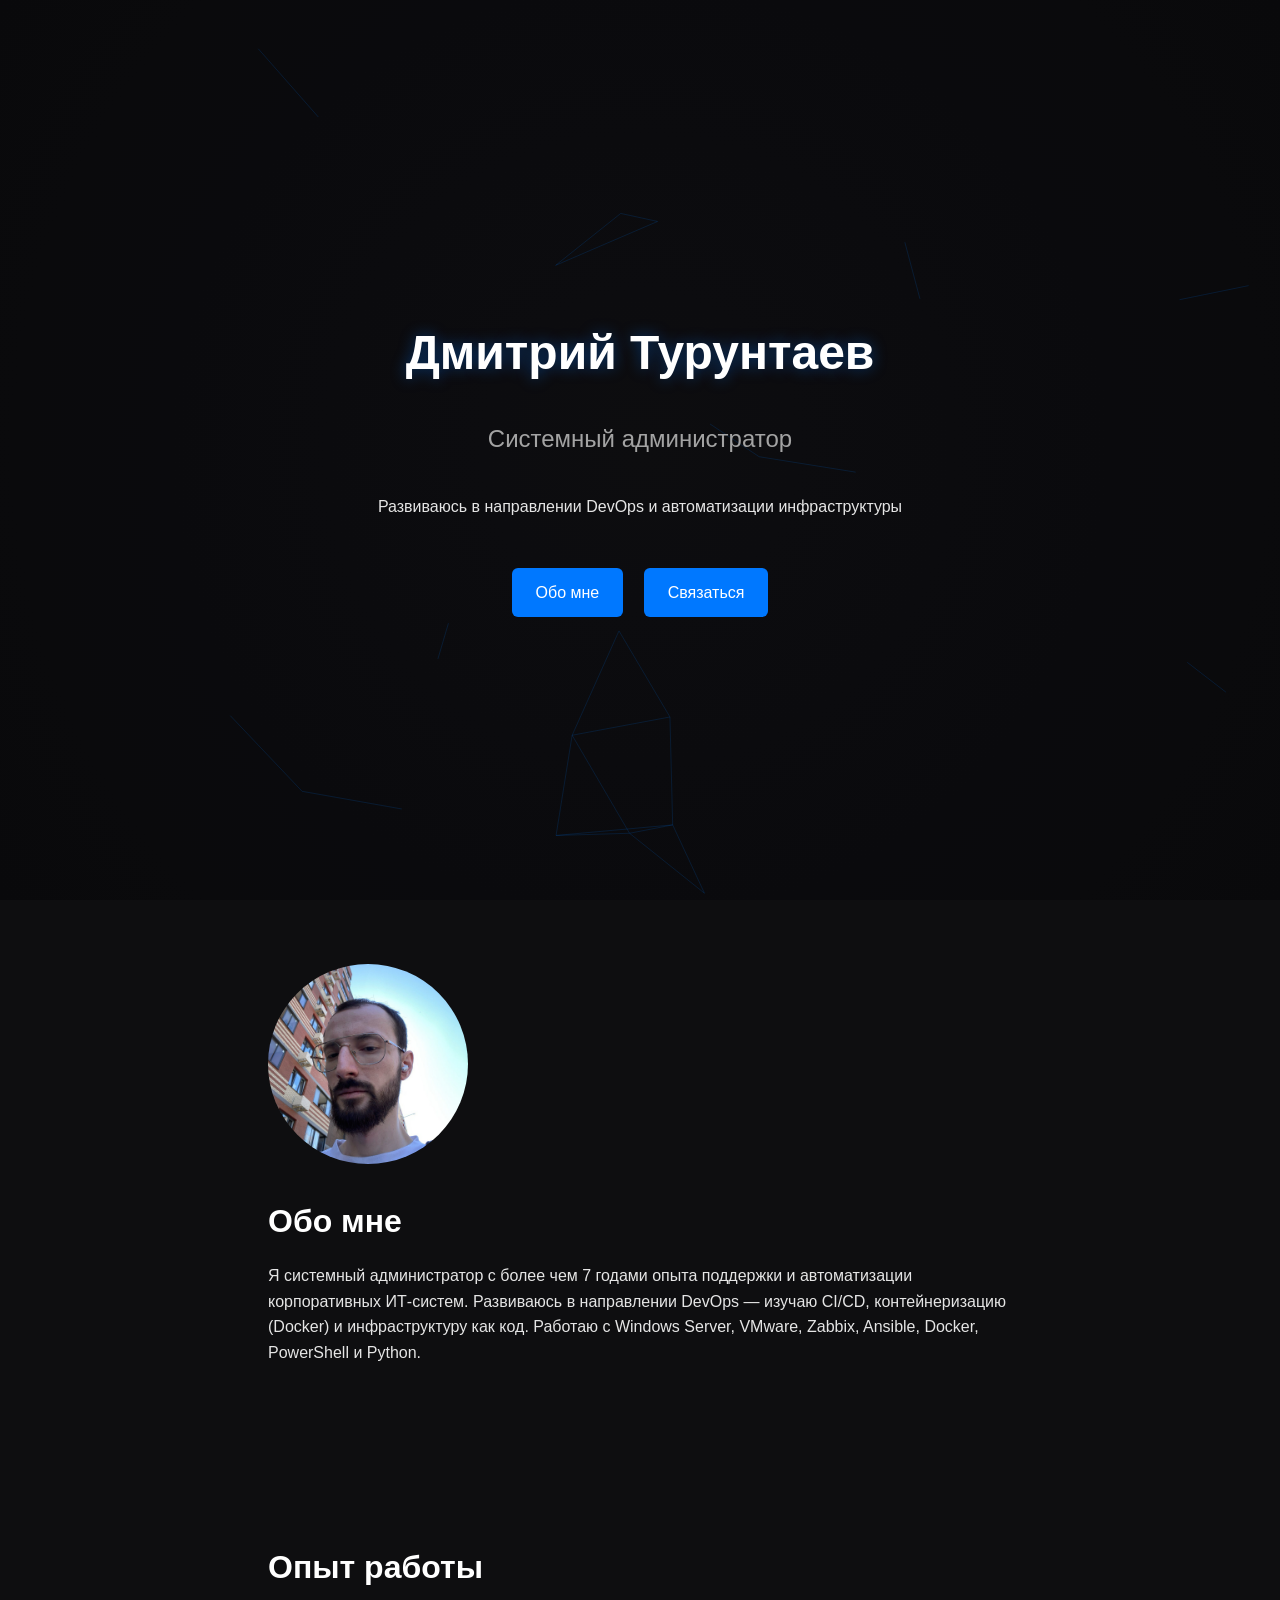
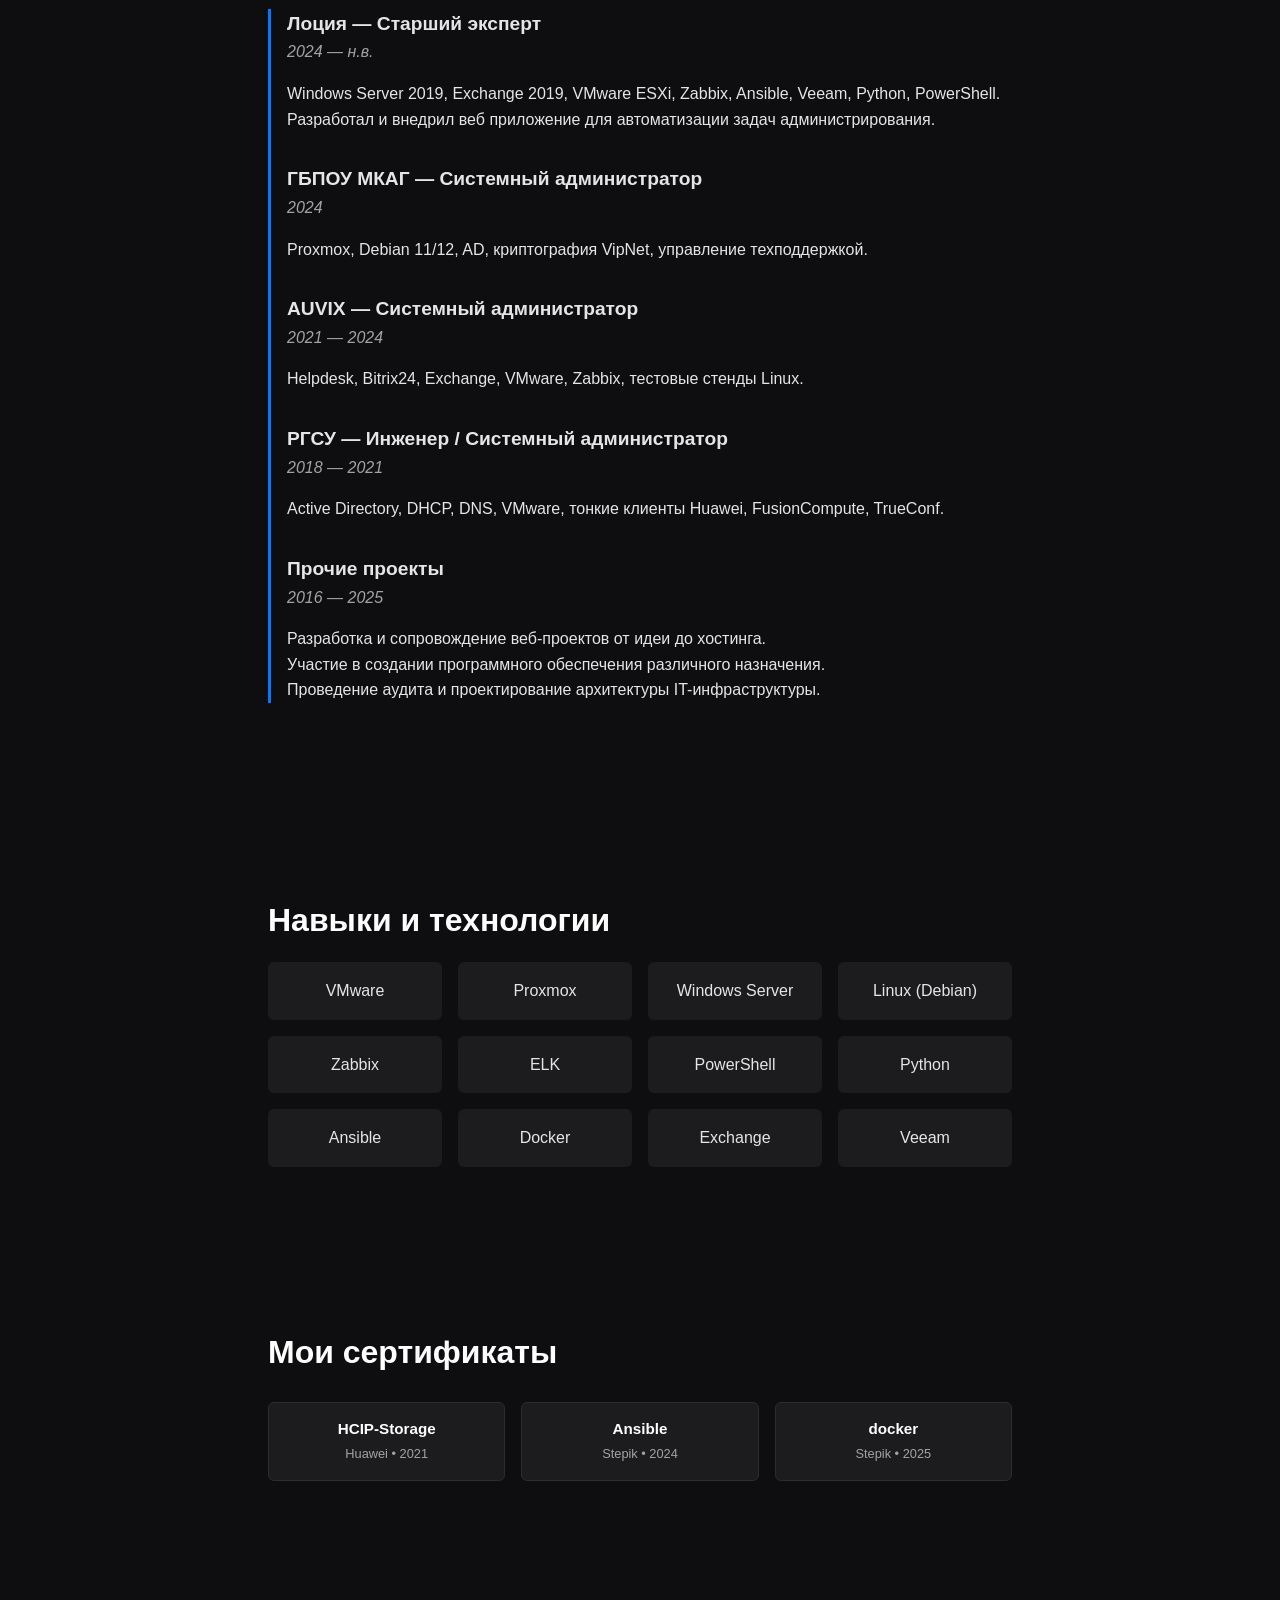
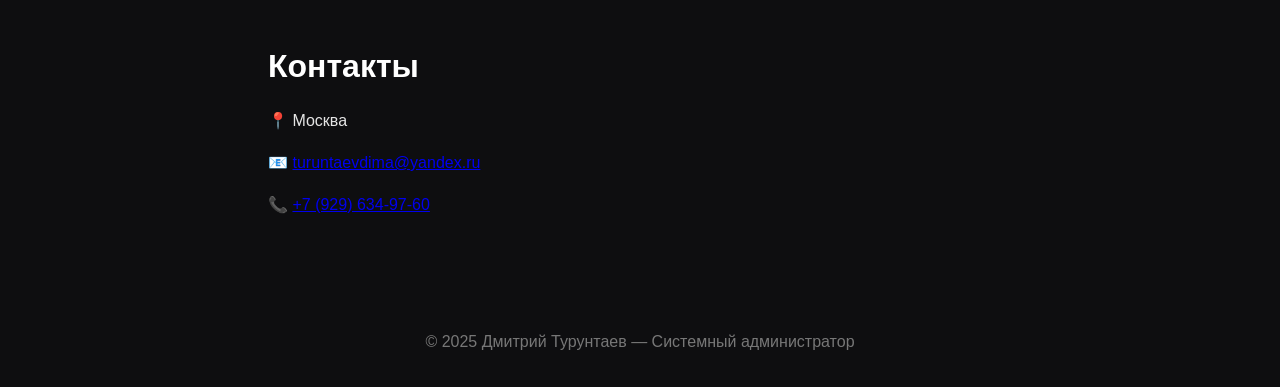
==== commit 9646f0b2: "Update index.html" ====
--- a/index.html
+++ b/index.html
@@ -93,6 +93,10 @@
         <p>Ansible</p>
         <span>Stepik • 2024</span>
       </div>
+      <div class="certificate" onclick="openPdf('images/pdf/docker.pdf')">
+        <p>docker</p>
+        <span>Stepik • 2025</span>
+      </div>
     </div>
   </section>
 
